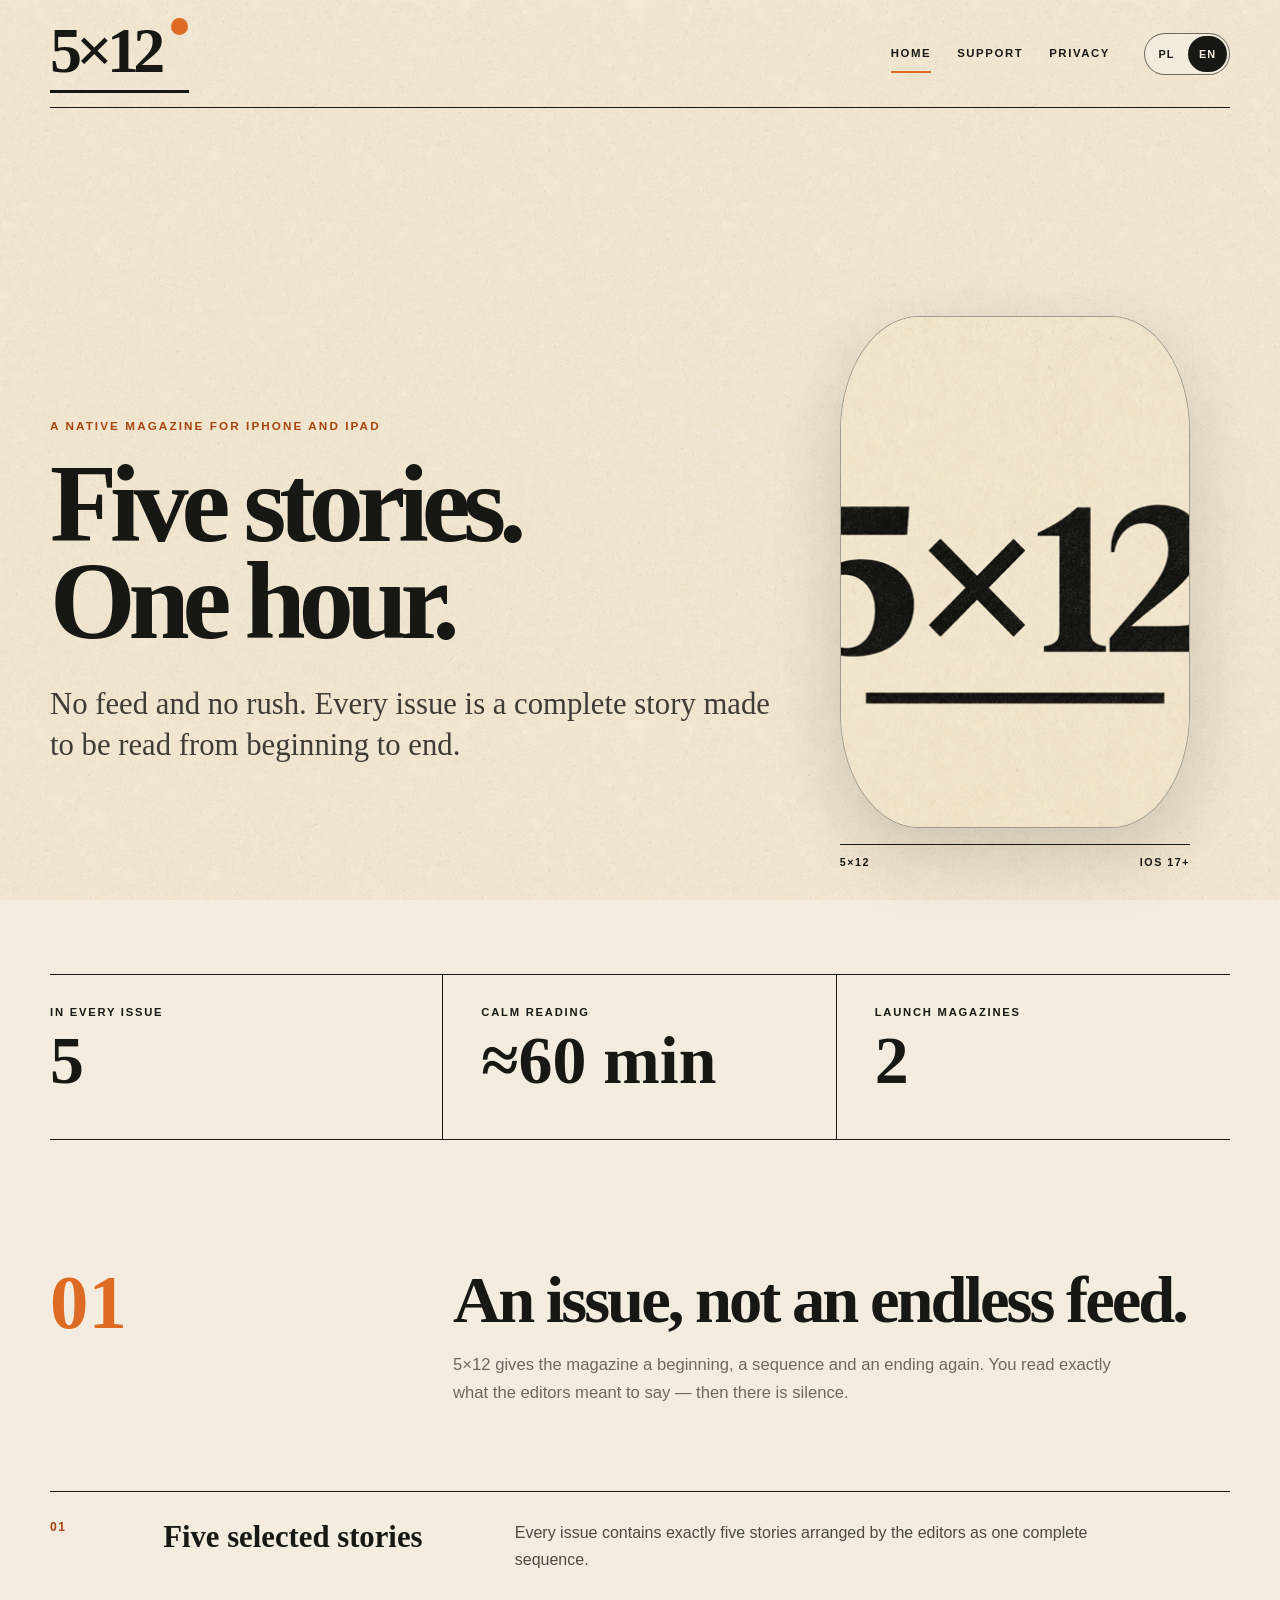
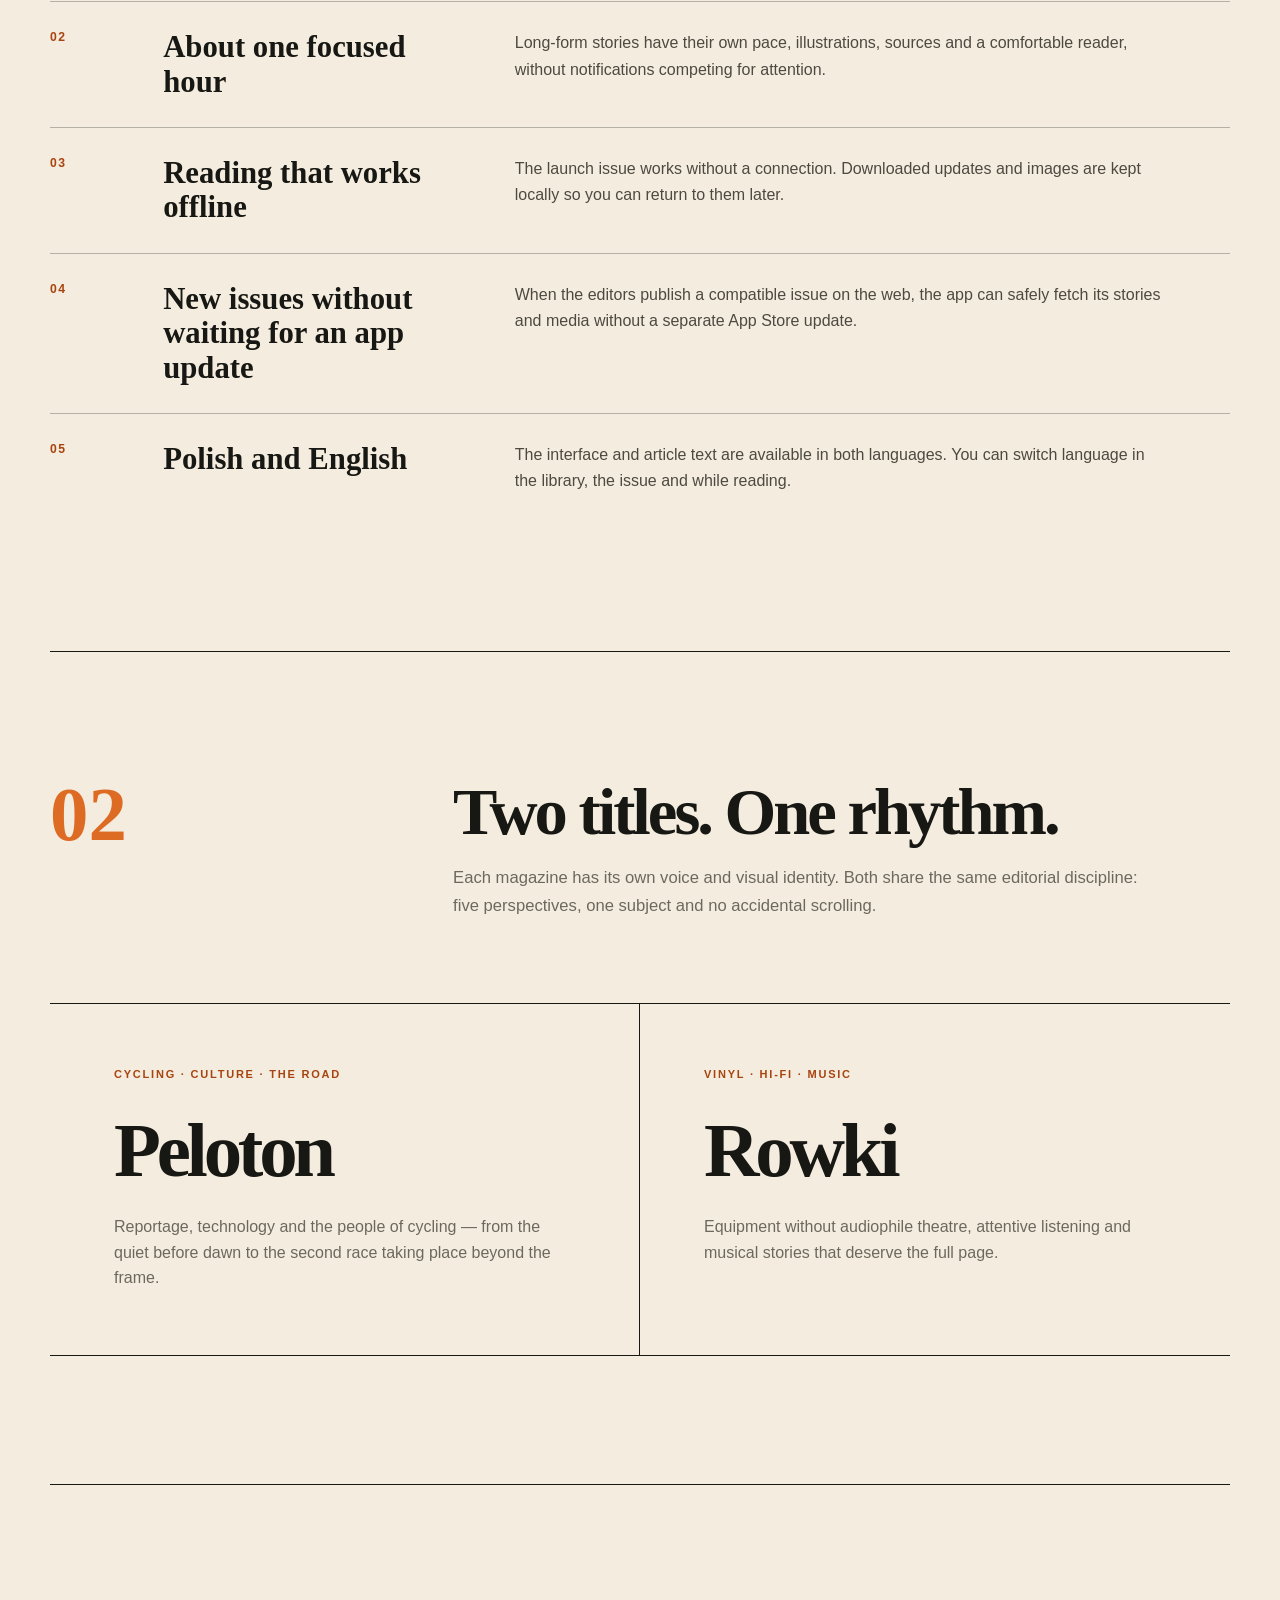
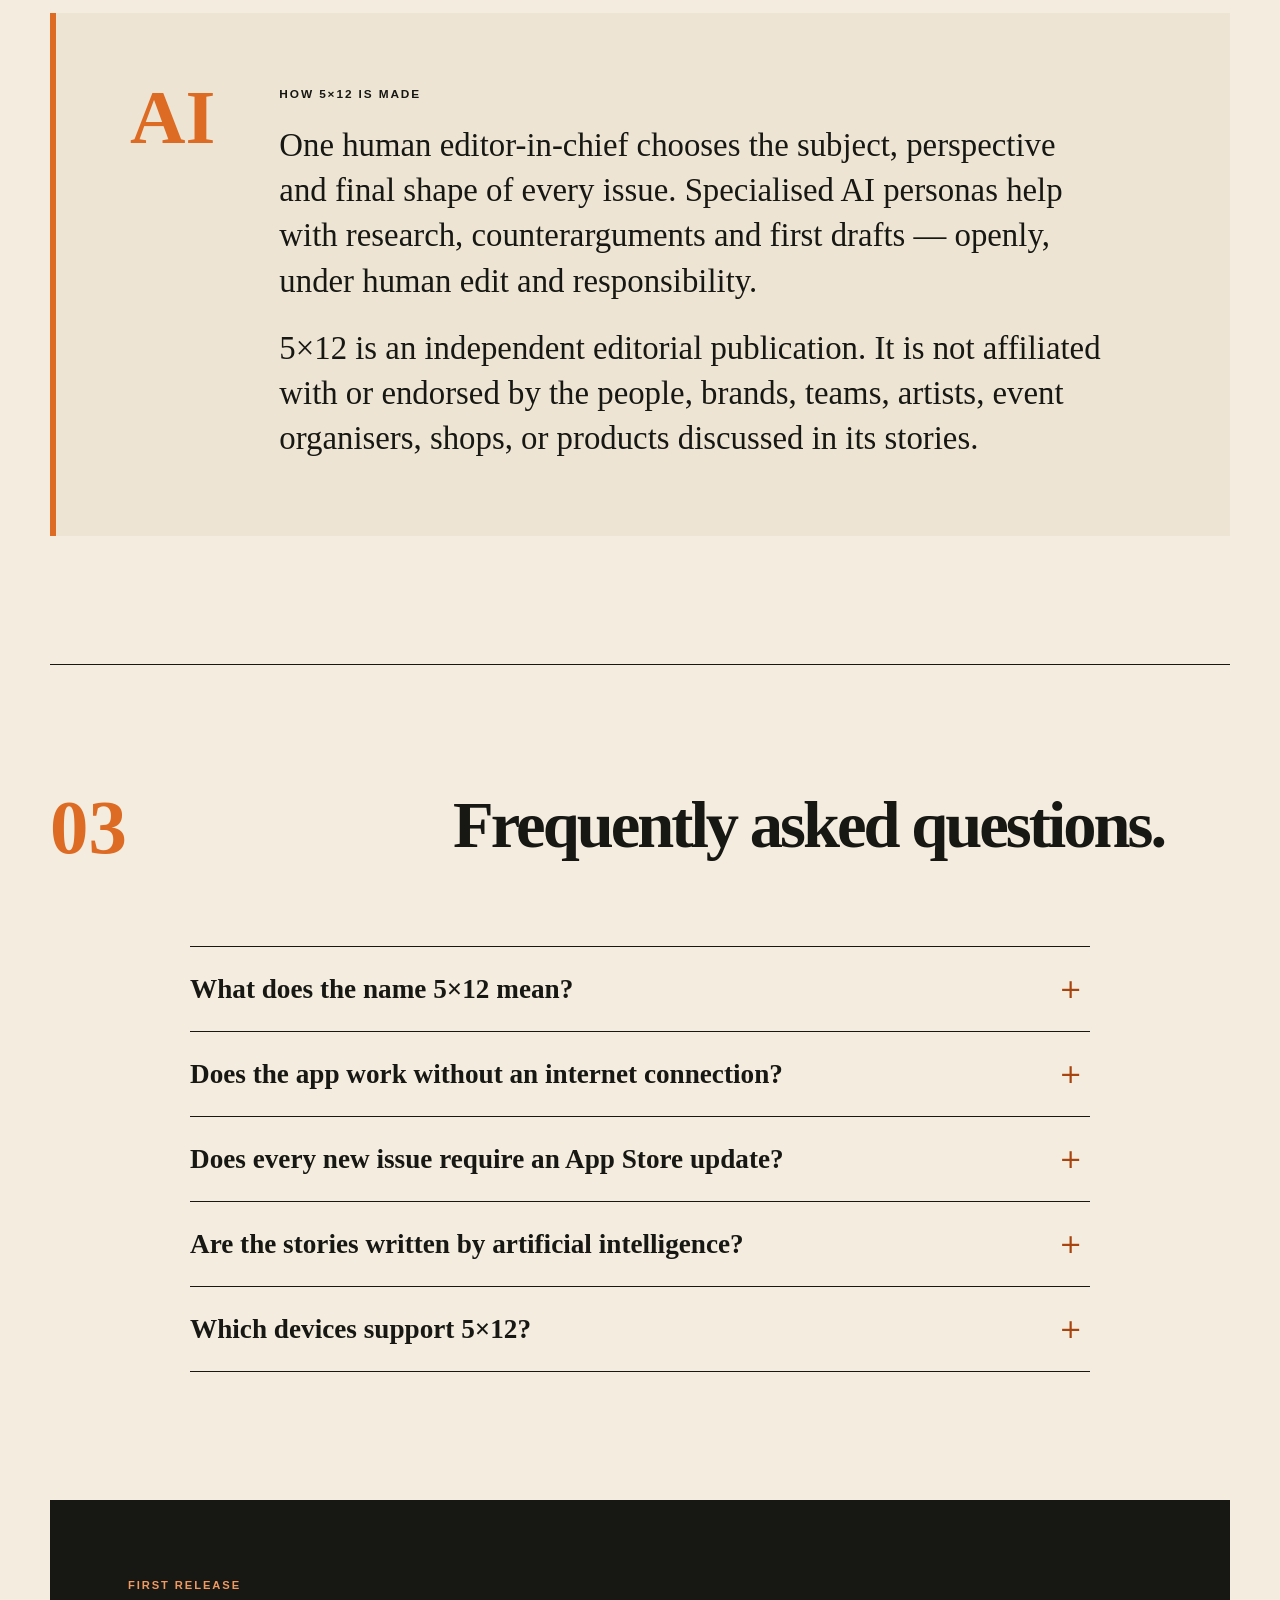
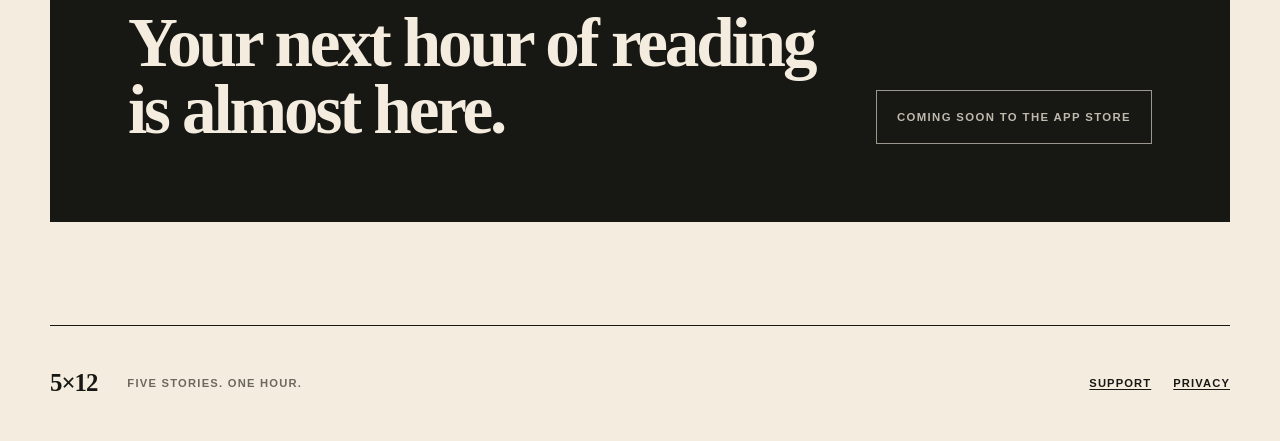
==== peloton/5x12/index.html @ bff88c63 "Deploy Peloton issue 02" ====
<!doctype html>
<html lang="pl">
  <head>
    <meta charset="UTF-8" />
    <meta name="viewport" content="width=device-width, initial-scale=1.0, viewport-fit=cover" />
    <meta name="theme-color" content="#f4eddf" />
    <meta name="color-scheme" content="light" />
    <meta name="robots" content="index,follow" />
    <meta name="referrer" content="strict-origin-when-cross-origin" />
    <meta
      name="description"
      content="5×12 to natywna aplikacja iOS z zamkniętymi numerami magazynów: pięć tekstów, około godziny spokojnego czytania."
    />
    <meta property="og:type" content="website" />
    <meta property="og:site_name" content="5×12" />
    <meta property="og:url" content="https://lpociask.github.io/peloton/5x12/" />
    <meta property="og:title" content="5×12 — Pięć tekstów. Jedna godzina." />
    <meta
      property="og:description"
      content="Natywna aplikacja iOS z zamkniętymi numerami magazynów Peloton i Rowki. Bez feedu i bez pośpiechu."
    />
    <meta
      property="og:image"
      content="https://lpociask.github.io/peloton/5x12/assets/og-5x12.jpg"
    />
    <meta property="og:image:width" content="1200" />
    <meta property="og:image:height" content="630" />
    <meta property="og:image:alt" content="5×12 — Pięć tekstów. Jedna godzina." />
    <meta name="twitter:card" content="summary_large_image" />
    <meta name="twitter:title" content="5×12 — Pięć tekstów. Jedna godzina." />
    <meta
      name="twitter:description"
      content="Natywna aplikacja iOS z zamkniętymi numerami magazynów Peloton i Rowki. Bez feedu i bez pośpiechu."
    />
    <meta
      name="twitter:image"
      content="https://lpociask.github.io/peloton/5x12/assets/og-5x12.jpg"
    />
    <meta name="twitter:image:alt" content="5×12 — Pięć tekstów. Jedna godzina." />
    <link rel="canonical" href="https://lpociask.github.io/peloton/5x12/" />
    <link rel="alternate" hreflang="pl" href="https://lpociask.github.io/peloton/5x12/" />
    <link rel="alternate" hreflang="en" href="https://lpociask.github.io/peloton/5x12/?lang=en" />
    <link rel="alternate" hreflang="x-default" href="https://lpociask.github.io/peloton/5x12/" />
    <link rel="icon" href="assets/app-icon.png" />
    <link rel="apple-touch-icon" href="assets/app-icon.png" />
    <link rel="stylesheet" href="assets/site.css" />
    <script src="assets/site.js" defer></script>
    <title>5×12 — Pięć tekstów. Jedna godzina.</title>
  </head>
  <body
    data-title-pl="5×12 — Pięć tekstów. Jedna godzina."
    data-title-en="5×12 — Five stories. One hour."
    data-description-pl="5×12 to natywna aplikacja iOS z zamkniętymi numerami magazynów: pięć tekstów, około godziny spokojnego czytania."
    data-description-en="5×12 is a native iOS app for complete magazine issues: five stories and about one calm hour of reading."
  >
    <a class="skip-link" href="#main" data-lang="pl">Przejdź do treści</a>
    <a class="skip-link" href="#main" data-lang="en" hidden>Skip to content</a>

    <header class="site-header">
      <a class="wordmark" href="./" aria-label="5×12" data-language-link>5×12</a>

      <nav class="site-nav" aria-label="Główna nawigacja" data-lang="pl">
        <a href="./" aria-current="page" data-language-link>Start</a>
        <a href="support/" data-language-link>Wsparcie</a>
        <a href="privacy/" data-language-link>Prywatność</a>
      </nav>
      <nav class="site-nav" aria-label="Main navigation" data-lang="en" hidden>
        <a href="./" aria-current="page" data-language-link>Home</a>
        <a href="support/" data-language-link>Support</a>
        <a href="privacy/" data-language-link>Privacy</a>
      </nav>

      <div class="language-switch" role="group" aria-label="Język / Language">
        <button type="button" data-lang-switch="pl" aria-pressed="true" aria-label="Pokaż po polsku">
          PL
        </button>
        <button type="button" data-lang-switch="en" aria-pressed="false" aria-label="Show in English">
          EN
        </button>
      </div>
    </header>

    <main class="page" id="main">
      <section class="hero">
        <div data-lang="pl">
          <p class="eyebrow">Natywny magazyn na iPhone’a i iPada</p>
          <h1 id="hero-title-pl">Pięć tekstów.<span>Jedna godzina.</span></h1>
          <p class="lead">
            Bez feedu i bez pośpiechu. Każdy numer jest zamkniętą opowieścią do
            przeczytania od początku do końca.
          </p>
        </div>
        <div data-lang="en" hidden>
          <p class="eyebrow">A native magazine for iPhone and iPad</p>
          <h1 id="hero-title-en">Five stories.<span>One hour.</span></h1>
          <p class="lead">
            No feed and no rush. Every issue is a complete story made to be read
            from beginning to end.
          </p>
        </div>

        <figure class="hero-mark">
          <img
            class="app-icon"
            src="assets/app-icon.png"
            width="512"
            height="512"
            alt=""
          />
          <figcaption data-lang="pl">
            <span>5×12</span>
            <span>iOS 17+</span>
          </figcaption>
          <figcaption data-lang="en" hidden>
            <span>5×12</span>
            <span>iOS 17+</span>
          </figcaption>
        </figure>
      </section>

      <dl class="metrics" data-lang="pl">
        <div class="metric">
          <dt>W każdym numerze</dt>
          <dd>5</dd>
        </div>
        <div class="metric">
          <dt>Spokojnego czytania</dt>
          <dd>≈60 min</dd>
        </div>
        <div class="metric">
          <dt>Magazyny na start</dt>
          <dd>2</dd>
        </div>
      </dl>
      <dl class="metrics" data-lang="en" hidden>
        <div class="metric">
          <dt>In every issue</dt>
          <dd>5</dd>
        </div>
        <div class="metric">
          <dt>Calm reading</dt>
          <dd>≈60 min</dd>
        </div>
        <div class="metric">
          <dt>Launch magazines</dt>
          <dd>2</dd>
        </div>
      </dl>

      <section class="section">
        <div data-lang="pl">
          <header class="section-heading">
            <span class="section-index" aria-hidden="true">01</span>
            <div>
              <h2 id="format-title-pl">Numer, nie nieskończony feed.</h2>
              <p>
                5×12 przywraca magazynowi początek, kolejność i zakończenie. Czytasz
                tyle, ile redakcja naprawdę miała do powiedzenia — potem zostaje cisza.
              </p>
            </div>
          </header>
          <ol class="feature-list">
            <li class="feature">
              <span class="feature-number">01</span>
              <h3>Pięć wybranych materiałów</h3>
              <p>
                Każdy numer ma dokładnie pięć tekstów ułożonych przez redakcję w jedną
                zamkniętą sekwencję.
              </p>
            </li>
            <li class="feature">
              <span class="feature-number">02</span>
              <h3>Około godziny skupienia</h3>
              <p>
                Długie formy mają własny rytm, ilustracje, źródła i wygodny czytnik,
                ale nie walczą o uwagę powiadomieniami.
              </p>
            </li>
            <li class="feature">
              <span class="feature-number">03</span>
              <h3>Czytanie także offline</h3>
              <p>
                Numer startowy działa bez sieci. Pobrane aktualizacje i grafiki są
                zachowywane lokalnie, aby wrócić do nich później.
              </p>
            </li>
            <li class="feature">
              <span class="feature-number">04</span>
              <h3>Nowe numery bez czekania na wersję aplikacji</h3>
              <p>
                Gdy redakcja publikuje zgodny numer na WWW, aplikacja może bezpiecznie
                pobrać teksty i media bez osobnej aktualizacji z App Store.
              </p>
            </li>
            <li class="feature">
              <span class="feature-number">05</span>
              <h3>Polski i angielski</h3>
              <p>
                Obie wersje językowe są pełnoprawne. Język można zmienić w bibliotece,
                numerze i podczas czytania.
              </p>
            </li>
          </ol>
        </div>

        <div data-lang="en" hidden>
          <header class="section-heading">
            <span class="section-index" aria-hidden="true">01</span>
            <div>
              <h2 id="format-title-en">An issue, not an endless feed.</h2>
              <p>
                5×12 gives the magazine a beginning, a sequence and an ending again.
                You read exactly what the editors meant to say — then there is silence.
              </p>
            </div>
          </header>
          <ol class="feature-list">
            <li class="feature">
              <span class="feature-number">01</span>
              <h3>Five selected stories</h3>
              <p>
                Every issue contains exactly five stories arranged by the editors as
                one complete sequence.
              </p>
            </li>
            <li class="feature">
              <span class="feature-number">02</span>
              <h3>About one focused hour</h3>
              <p>
                Long-form stories have their own pace, illustrations, sources and a
                comfortable reader, without notifications competing for attention.
              </p>
            </li>
            <li class="feature">
              <span class="feature-number">03</span>
              <h3>Reading that works offline</h3>
              <p>
                The launch issue works without a connection. Downloaded updates and
                images are kept locally so you can return to them later.
              </p>
            </li>
            <li class="feature">
              <span class="feature-number">04</span>
              <h3>New issues without waiting for an app update</h3>
              <p>
                When the editors publish a compatible issue on the web, the app can
                safely fetch its stories and media without a separate App Store update.
              </p>
            </li>
            <li class="feature">
              <span class="feature-number">05</span>
              <h3>Polish and English</h3>
              <p>
                The interface and article text are available in both languages. You
                can switch language in the library, the issue and while reading.
              </p>
            </li>
          </ol>
        </div>
      </section>

      <section class="section">
        <div data-lang="pl">
          <header class="section-heading">
            <span class="section-index" aria-hidden="true">02</span>
            <div>
              <h2 id="magazines-title-pl">Dwa tytuły. Jeden rytm.</h2>
              <p>
                Każdy magazyn ma własny głos i oprawę. Łączy je redakcyjna dyscyplina:
                pięć perspektyw, jeden temat i żadnego przypadkowego przewijania.
              </p>
            </div>
          </header>
          <div class="publication-pair">
            <article class="publication">
              <small>Rower · kultura · droga</small>
              <h3>Peloton</h3>
              <p>
                Reportaż, technika i ludzie kolarstwa — od ciszy przed świtem po drugi
                wyścig rozgrywany poza kadrem.
              </p>
            </article>
            <article class="publication">
              <small>Winyl · hi-fi · muzyka</small>
              <h3>Rowki</h3>
              <p>
                Sprzęt bez audiofilskiego teatru, świadome słuchanie i muzyczne historie,
                które zasługują na całą stronę.
              </p>
            </article>
          </div>
        </div>

        <div data-lang="en" hidden>
          <header class="section-heading">
            <span class="section-index" aria-hidden="true">02</span>
            <div>
              <h2 id="magazines-title-en">Two titles. One rhythm.</h2>
              <p>
                Each magazine has its own voice and visual identity. Both share the same
                editorial discipline: five perspectives, one subject and no accidental
                scrolling.
              </p>
            </div>
          </header>
          <div class="publication-pair">
            <article class="publication">
              <small>Cycling · culture · the road</small>
              <h3>Peloton</h3>
              <p>
                Reportage, technology and the people of cycling — from the quiet before
                dawn to the second race taking place beyond the frame.
              </p>
            </article>
            <article class="publication">
              <small>Vinyl · hi-fi · music</small>
              <h3>Rowki</h3>
              <p>
                Equipment without audiophile theatre, attentive listening and musical
                stories that deserve the full page.
              </p>
            </article>
          </div>
        </div>
      </section>

      <section class="section">
        <div class="editorial-note" data-lang="pl">
          <strong aria-hidden="true">AI</strong>
          <div>
            <h2 id="editorial-title-pl">Jak powstaje 5×12</h2>
            <p>
              Jeden ludzki redaktor naczelny wybiera temat, perspektywę i ostateczny
              kształt każdego numeru. Wyspecjalizowane persony AI pomagają w researchu,
              kontrargumentach i pierwszych szkicach — jawnie, pod ludzką redakcją
              i odpowiedzialnością.
            </p>
            <p>
              5×12 jest niezależną publikacją redakcyjną. Nie jest powiązana z
              opisywanymi osobami, markami, zespołami, artystami, organizatorami
              wydarzeń, sklepami ani produktami i nie jest przez nie sponsorowana.
            </p>
          </div>
        </div>
        <div class="editorial-note" data-lang="en" hidden>
          <strong aria-hidden="true">AI</strong>
          <div>
            <h2 id="editorial-title-en">How 5×12 is made</h2>
            <p>
              One human editor-in-chief chooses the subject, perspective and final shape
              of every issue. Specialised AI personas help with research,
              counterarguments and first drafts — openly, under human edit and
              responsibility.
            </p>
            <p>
              5×12 is an independent editorial publication. It is not affiliated with
              or endorsed by the people, brands, teams, artists, event organisers,
              shops, or products discussed in its stories.
            </p>
          </div>
        </div>
      </section>

      <section class="section">
        <div data-lang="pl">
          <header class="section-heading">
            <span class="section-index" aria-hidden="true">03</span>
            <div>
              <h2 id="faq-title-pl">Najczęstsze pytania.</h2>
            </div>
          </header>
          <div class="faq">
            <details>
              <summary>Co oznacza nazwa 5×12?</summary>
              <div>
                <p>
                  Pięć materiałów po około dwanaście minut tworzy numer na mniej więcej
                  jedną godzinę czytania. To rytm, nie stoper — każdy tekst dostaje tyle
                  miejsca, ile potrzebuje.
                </p>
              </div>
            </details>
            <details>
              <summary>Czy aplikacja działa bez internetu?</summary>
              <div>
                <p>
                  Tak. Aplikacja zawiera startową bibliotekę, a ostatnia poprawnie
                  pobrana wersja treści i zapisane grafiki pozostają dostępne lokalnie.
                  Sieć jest potrzebna do pobrania nowych wydań i mediów.
                </p>
              </div>
            </details>
            <details>
              <summary>Czy każdy nowy numer wymaga aktualizacji z App Store?</summary>
              <div>
                <p>
                  Nie. Obsługiwane teksty, ilustracje, Redakcja i zapowiedzi mogą
                  pojawić się przez bezpieczny feed wydawniczy. Aktualizacja aplikacji
                  jest potrzebna dopiero przy nowej funkcji lub nowym rodzaju treści.
                </p>
              </div>
            </details>
            <details>
              <summary>Czy teksty pisze sztuczna inteligencja?</summary>
              <div>
                <p>
                  Persony AI pomagają w researchu, sprawdzaniu kontrargumentów i
                  szkicach. Człowiek wybiera temat, redaguje, zatwierdza publikację i
                  odpowiada za ostateczny materiał. Ten model pracy jest opisany jawnie
                  w aplikacji.
                </p>
              </div>
            </details>
            <details>
              <summary>Na jakich urządzeniach działa 5×12?</summary>
              <div>
                <p>
                  Pierwsza wersja jest przygotowana dla iPhone’a i iPada z systemem
                  iOS 17 lub nowszym. Układ dostosowuje się do wielkości ekranu,
                  a rozmiar tekstu można dopasować w czytniku.
                </p>
              </div>
            </details>
          </div>
        </div>

        <div data-lang="en" hidden>
          <header class="section-heading">
            <span class="section-index" aria-hidden="true">03</span>
            <div>
              <h2 id="faq-title-en">Frequently asked questions.</h2>
            </div>
          </header>
          <div class="faq">
            <details>
              <summary>What does the name 5×12 mean?</summary>
              <div>
                <p>
                  Five stories of roughly twelve minutes make an issue of about one
                  hour. It is a rhythm, not a stopwatch — every story gets the space it
                  needs.
                </p>
              </div>
            </details>
            <details>
              <summary>Does the app work without an internet connection?</summary>
              <div>
                <p>
                  Yes. The app contains a launch library, and the last valid content
                  update and saved images remain available locally. A connection is
                  needed to download new issues and media.
                </p>
              </div>
            </details>
            <details>
              <summary>Does every new issue require an App Store update?</summary>
              <div>
                <p>
                  No. Supported stories, illustrations, editorial information and
                  previews can arrive through the secure publishing feed. An app update
                  is needed only for a new feature or a new type of content.
                </p>
              </div>
            </details>
            <details>
              <summary>Are the stories written by artificial intelligence?</summary>
              <div>
                <p>
                  AI personas assist with research, counterarguments and drafts. A human
                  chooses the subject, edits, approves publication and is accountable
                  for the final material. The app describes this process openly.
                </p>
              </div>
            </details>
            <details>
              <summary>Which devices support 5×12?</summary>
              <div>
                <p>
                  The first release is designed for iPhone and iPad running iOS 17 or
                  later. Its layout adapts to the screen, and reader text size can be
                  adjusted in the app.
                </p>
              </div>
            </details>
          </div>
        </div>
      </section>

      <section class="cta-band" data-lang="pl" aria-labelledby="store-title-pl">
        <div>
          <small>Pierwsze wydanie</small>
          <h2 id="store-title-pl">Godzina czytania jest już blisko.</h2>
        </div>
        <span class="store-cta">Wkrótce w App Store</span>
      </section>
      <section class="cta-band" data-lang="en" aria-labelledby="store-title-en" hidden>
        <div>
          <small>First release</small>
          <h2 id="store-title-en">Your next hour of reading is almost here.</h2>
        </div>
        <span class="store-cta">Coming soon to the App Store</span>
      </section>
    </main>

    <footer class="site-footer">
      <strong>5×12</strong>
      <p data-lang="pl">Pięć tekstów. Jedna godzina.</p>
      <p data-lang="en" hidden>Five stories. One hour.</p>
      <nav class="footer-nav" aria-label="Stopka" data-lang="pl">
        <a href="support/" data-language-link>Wsparcie</a>
        <a href="privacy/" data-language-link>Prywatność</a>
      </nav>
      <nav class="footer-nav" aria-label="Footer" data-lang="en" hidden>
        <a href="support/" data-language-link>Support</a>
        <a href="privacy/" data-language-link>Privacy</a>
      </nav>
    </footer>
  </body>
</html>
---- peloton/5x12/assets/site.css ----
:root {
  color-scheme: light;
  --paper: #f4eddf;
  --paper-deep: #ebe1cf;
  --ink: #171713;
  --muted-ink: #6d685e;
  --rule: rgb(23 23 19 / 0.28);
  --orange: #dd6b24;
  --orange-dark: #a8440f;
  --content: 1180px;
  --reading: 760px;
  font-family: Inter, ui-sans-serif, -apple-system, BlinkMacSystemFont, "Segoe UI", sans-serif;
  font-synthesis: none;
  color: var(--ink);
  background: var(--paper);
  text-rendering: optimizeLegibility;
  -webkit-font-smoothing: antialiased;
}

* {
  box-sizing: border-box;
}

html {
  min-width: 320px;
  scroll-behavior: smooth;
}

body {
  min-width: 320px;
  min-height: 100vh;
  margin: 0;
  background-color: var(--paper);
  background-image: url("../../assets/paper-texture.png");
  background-size: 720px 720px;
  background-attachment: fixed;
  color: var(--ink);
}

body::before {
  position: fixed;
  z-index: -1;
  inset: 0;
  background: rgb(244 237 223 / 0.72);
  content: "";
  pointer-events: none;
}

img {
  display: block;
  max-width: 100%;
}

a {
  color: inherit;
  text-underline-offset: 0.2em;
  text-decoration-thickness: 1px;
}

a:hover {
  color: var(--orange-dark);
}

button,
a {
  -webkit-tap-highlight-color: transparent;
}

button {
  color: inherit;
  font: inherit;
}

:focus-visible {
  outline: 3px solid #315f8c;
  outline-offset: 4px;
}

[hidden] {
  display: none !important;
}

.skip-link {
  position: fixed;
  z-index: 20;
  top: 12px;
  left: 12px;
  padding: 11px 15px;
  transform: translateY(-180%);
  border: 1px solid var(--ink);
  background: var(--paper);
  font-size: 0.82rem;
  font-weight: 800;
  letter-spacing: 0.08em;
  text-transform: uppercase;
}

.skip-link:focus {
  transform: translateY(0);
}

.site-header,
.site-footer,
.page {
  width: min(calc(100% - 40px), var(--content));
  margin-inline: auto;
}

.site-header {
  min-height: 108px;
  display: grid;
  grid-template-columns: auto 1fr auto;
  align-items: center;
  gap: 34px;
  border-bottom: 1px solid var(--ink);
}

.wordmark {
  position: relative;
  display: inline-block;
  padding: 4px 30px 8px 0;
  color: var(--ink);
  font-family: Georgia, "Times New Roman", serif;
  font-size: clamp(2.55rem, 5vw, 4.15rem);
  font-weight: 700;
  line-height: 0.82;
  letter-spacing: -0.09em;
  text-decoration: none;
}

.wordmark::before {
  position: absolute;
  top: -3px;
  right: 1px;
  width: 17px;
  height: 17px;
  border-radius: 50%;
  background: var(--orange);
  content: "";
}

.wordmark::after {
  position: absolute;
  right: 0;
  bottom: -7px;
  left: 0;
  height: 3px;
  background: var(--ink);
  content: "";
}

.site-nav {
  display: flex;
  justify-content: flex-end;
  gap: 26px;
}

.site-nav a {
  padding-block: 12px;
  border-bottom: 2px solid transparent;
  font-size: 0.71rem;
  font-weight: 800;
  letter-spacing: 0.14em;
  text-decoration: none;
  text-transform: uppercase;
}

.site-nav a:hover,
.site-nav a[aria-current="page"] {
  border-bottom-color: var(--orange);
  color: var(--ink);
}

.language-switch {
  display: inline-flex;
  align-items: center;
  gap: 2px;
  padding: 2px;
  border: 1px solid rgb(23 23 19 / 0.6);
  border-radius: 999px;
  background: rgb(244 237 223 / 0.72);
}

.language-switch button {
  min-width: 39px;
  min-height: 36px;
  padding: 0 9px;
  border: 0;
  border-radius: 999px;
  background: transparent;
  cursor: pointer;
  font-size: 0.68rem;
  font-weight: 800;
  letter-spacing: 0.09em;
}

.language-switch button[aria-pressed="true"] {
  background: var(--ink);
  color: var(--paper);
}

.page {
  padding-block: clamp(48px, 8vw, 104px);
}

.hero {
  min-height: min(760px, calc(100vh - 108px));
  display: grid;
  grid-template-columns: minmax(0, 1.35fr) minmax(260px, 0.65fr);
  align-items: center;
  gap: clamp(42px, 8vw, 116px);
  padding-block: clamp(42px, 7vw, 92px);
  border-bottom: 1px solid var(--ink);
}

.eyebrow {
  margin: 0 0 22px;
  color: var(--orange-dark);
  font-size: 0.73rem;
  font-weight: 800;
  letter-spacing: 0.18em;
  line-height: 1.4;
  text-transform: uppercase;
}

.hero h1,
.page-intro h1 {
  max-width: 820px;
  margin: 0;
  font-family: Georgia, "Times New Roman", serif;
  font-size: clamp(3.3rem, 8.6vw, 7.8rem);
  line-height: 0.88;
  letter-spacing: -0.065em;
}

.hero h1 span {
  display: block;
}

.hero .lead,
.page-intro .lead {
  max-width: 720px;
  margin: 34px 0 0;
  color: #3f3c36;
  font-family: Georgia, "Times New Roman", serif;
  font-size: clamp(1.3rem, 2.4vw, 2rem);
  line-height: 1.34;
}

.hero-mark {
  position: relative;
  width: min(100%, 390px);
  justify-self: end;
}

.hero-mark::before {
  position: absolute;
  z-index: -1;
  top: -20px;
  right: -18px;
  width: 44%;
  aspect-ratio: 1;
  border-radius: 50%;
  background: var(--orange);
  content: "";
}

.app-icon {
  width: 100%;
  aspect-ratio: 1;
  border: 1px solid rgb(23 23 19 / 0.34);
  border-radius: 22.5%;
  background: var(--paper-deep);
  box-shadow: 0 26px 70px rgb(23 23 19 / 0.16);
  object-fit: cover;
}

.hero-mark figcaption {
  display: flex;
  justify-content: space-between;
  gap: 18px;
  margin-top: 16px;
  padding-top: 11px;
  border-top: 1px solid var(--ink);
  font-size: 0.67rem;
  font-weight: 800;
  letter-spacing: 0.14em;
  text-transform: uppercase;
}

.metrics {
  display: grid;
  grid-template-columns: repeat(3, 1fr);
  margin: 0;
  padding: 0;
  border-bottom: 1px solid var(--ink);
}

.metric {
  min-height: 164px;
  padding: 31px clamp(18px, 3vw, 38px);
  border-right: 1px solid var(--ink);
}

.metric:first-child {
  padding-left: 0;
}

.metric:last-child {
  border-right: 0;
}

.metric dt {
  margin-bottom: 11px;
  font-size: 0.7rem;
  font-weight: 800;
  letter-spacing: 0.16em;
  text-transform: uppercase;
}

.metric dd {
  margin: 0;
  font-family: Georgia, "Times New Roman", serif;
  font-size: clamp(2.7rem, 5.3vw, 4.8rem);
  font-weight: 700;
  line-height: 0.94;
}

.section {
  padding-block: clamp(66px, 10vw, 130px);
  border-bottom: 1px solid var(--ink);
}

.section-heading {
  display: grid;
  grid-template-columns: minmax(160px, 0.42fr) minmax(0, 1fr);
  gap: clamp(28px, 6vw, 86px);
  margin-bottom: clamp(46px, 7vw, 84px);
}

.section-index {
  color: var(--orange);
  font-family: Georgia, "Times New Roman", serif;
  font-size: clamp(3.4rem, 6vw, 6.3rem);
  font-weight: 700;
  line-height: 0.9;
}

.section-heading h2 {
  max-width: 780px;
  margin: 0;
  font-family: Georgia, "Times New Roman", serif;
  font-size: clamp(2.4rem, 5.2vw, 5rem);
  line-height: 0.96;
  letter-spacing: -0.045em;
}

.section-heading p {
  max-width: 690px;
  margin: 20px 0 0;
  color: var(--muted-ink);
  font-size: 1.04rem;
  line-height: 1.68;
}

.feature-list {
  margin: 0;
  padding: 0;
  border-top: 1px solid var(--ink);
  list-style: none;
}

.feature {
  display: grid;
  grid-template-columns: 62px minmax(180px, 0.42fr) minmax(0, 1fr);
  gap: clamp(16px, 4vw, 56px);
  padding-block: 28px;
  border-bottom: 1px solid var(--rule);
}

.feature:last-child {
  border-bottom: 0;
}

.feature-number {
  color: var(--orange-dark);
  font-size: 0.76rem;
  font-weight: 800;
  letter-spacing: 0.12em;
}

.feature h3 {
  margin: 0;
  font-family: Georgia, "Times New Roman", serif;
  font-size: clamp(1.35rem, 2.4vw, 2rem);
  line-height: 1.12;
}

.feature p {
  max-width: 650px;
  margin: 0;
  color: #4d4941;
  line-height: 1.65;
}

.publication-pair {
  display: grid;
  grid-template-columns: repeat(2, 1fr);
  border-top: 1px solid var(--ink);
  border-bottom: 1px solid var(--ink);
}

.publication {
  min-height: 340px;
  padding: clamp(34px, 5vw, 68px);
  border-right: 1px solid var(--ink);
}

.publication:last-child {
  border-right: 0;
}

.publication small {
  display: block;
  margin-bottom: 36px;
  color: var(--orange-dark);
  font-size: 0.69rem;
  font-weight: 800;
  letter-spacing: 0.16em;
  text-transform: uppercase;
}

.publication h3 {
  margin: 0;
  font-family: Georgia, "Times New Roman", serif;
  font-size: clamp(2.8rem, 6vw, 5.6rem);
  line-height: 0.92;
  letter-spacing: -0.055em;
}

.publication p {
  max-width: 460px;
  margin: 27px 0 0;
  color: var(--muted-ink);
  line-height: 1.6;
}

.editorial-note {
  display: grid;
  grid-template-columns: auto minmax(0, 1fr);
  gap: clamp(28px, 5vw, 70px);
  padding: clamp(34px, 6vw, 74px);
  border-left: 6px solid var(--orange);
  background: rgb(235 225 207 / 0.72);
}

.editorial-note strong {
  color: var(--orange);
  font-family: Georgia, "Times New Roman", serif;
  font-size: clamp(3.2rem, 6vw, 6rem);
  line-height: 0.8;
}

.editorial-note h2 {
  margin: 0;
  font-size: 0.74rem;
  letter-spacing: 0.16em;
  text-transform: uppercase;
}

.editorial-note p {
  max-width: 830px;
  margin: 22px 0 0;
  font-family: Georgia, "Times New Roman", serif;
  font-size: clamp(1.3rem, 2.6vw, 2.05rem);
  line-height: 1.38;
}

.faq {
  max-width: 900px;
  margin-inline: auto;
  border-top: 1px solid var(--ink);
}

.faq details {
  border-bottom: 1px solid var(--ink);
}

.faq summary {
  position: relative;
  padding: 25px 58px 25px 0;
  cursor: pointer;
  font-family: Georgia, "Times New Roman", serif;
  font-size: clamp(1.22rem, 2.2vw, 1.7rem);
  font-weight: 700;
  line-height: 1.25;
  list-style: none;
}

.faq summary::-webkit-details-marker {
  display: none;
}

.faq summary::after {
  position: absolute;
  top: 50%;
  right: 8px;
  color: var(--orange-dark);
  content: "+";
  font-family: ui-sans-serif, system-ui, sans-serif;
  font-size: 1.7rem;
  font-weight: 500;
  transform: translateY(-50%);
}

.faq details[open] summary::after {
  content: "−";
}

.faq details > div {
  max-width: 720px;
  padding: 0 0 28px;
  color: #4d4941;
  line-height: 1.7;
}

.faq p {
  margin: 0;
}

.cta-band {
  display: grid;
  grid-template-columns: minmax(0, 1fr) auto;
  align-items: end;
  gap: 32px;
  padding: clamp(42px, 7vw, 78px);
  background: var(--ink);
  color: var(--paper);
}

.cta-band small {
  display: block;
  margin-bottom: 18px;
  color: #f09a62;
  font-size: 0.7rem;
  font-weight: 800;
  letter-spacing: 0.17em;
  text-transform: uppercase;
}

.cta-band h2 {
  max-width: 700px;
  margin: 0;
  font-family: Georgia, "Times New Roman", serif;
  font-size: clamp(2.3rem, 5.4vw, 5.1rem);
  line-height: 0.98;
  letter-spacing: -0.045em;
}

.store-cta {
  min-height: 54px;
  display: inline-flex;
  align-items: center;
  justify-content: center;
  padding: 15px 20px;
  border: 1px solid rgb(244 237 223 / 0.6);
  color: rgb(244 237 223 / 0.76);
  font-size: 0.71rem;
  font-weight: 800;
  letter-spacing: 0.12em;
  text-align: center;
  text-transform: uppercase;
}

.page-intro {
  max-width: 980px;
  padding: clamp(36px, 7vw, 88px) 0 clamp(54px, 9vw, 110px);
}

.page-intro h1 {
  font-size: clamp(3rem, 8vw, 7.3rem);
}

.page-intro .meta {
  display: flex;
  flex-wrap: wrap;
  gap: 13px 28px;
  margin: 28px 0 0;
  color: var(--muted-ink);
  font-size: 0.72rem;
  font-weight: 800;
  letter-spacing: 0.13em;
  text-transform: uppercase;
}

.reading-layout {
  display: grid;
  grid-template-columns: minmax(160px, 0.32fr) minmax(0, var(--reading));
  justify-content: space-between;
  gap: clamp(40px, 9vw, 130px);
  padding-block: clamp(55px, 8vw, 100px);
  border-top: 1px solid var(--ink);
}

.reading-nav {
  align-self: start;
  position: sticky;
  top: 28px;
}

.reading-nav p {
  margin: 0 0 20px;
  color: var(--orange-dark);
  font-size: 0.68rem;
  font-weight: 800;
  letter-spacing: 0.16em;
  text-transform: uppercase;
}

.reading-nav ol {
  margin: 0;
  padding: 0;
  list-style: none;
}

.reading-nav li {
  border-top: 1px solid var(--rule);
}

.reading-nav li:last-child {
  border-bottom: 1px solid var(--rule);
}

.reading-nav a {
  display: block;
  padding-block: 13px;
  color: var(--muted-ink);
  font-size: 0.76rem;
  font-weight: 700;
  line-height: 1.35;
  text-decoration: none;
}

.reading-nav a:hover {
  color: var(--orange-dark);
}

.prose {
  max-width: var(--reading);
}

.prose > section {
  margin-bottom: 62px;
  scroll-margin-top: 24px;
}

.prose > section:last-child {
  margin-bottom: 0;
}

.prose h2 {
  margin: 0 0 23px;
  font-family: Georgia, "Times New Roman", serif;
  font-size: clamp(1.85rem, 4vw, 3.25rem);
  line-height: 1.04;
  letter-spacing: -0.03em;
}

.prose h3 {
  margin: 36px 0 13px;
  font-family: Georgia, "Times New Roman", serif;
  font-size: 1.36rem;
  line-height: 1.25;
}

.prose p,
.prose li {
  color: #3f3c36;
  font-family: Georgia, "Times New Roman", serif;
  font-size: 1.08rem;
  line-height: 1.72;
}

.prose p {
  margin: 0 0 18px;
}

.prose ul,
.prose ol {
  margin: 0 0 23px;
  padding-left: 1.4em;
}

.prose li + li {
  margin-top: 10px;
}

.prose a {
  color: var(--orange-dark);
}

.notice {
  margin: 35px 0 0;
  padding: 25px 27px;
  border-left: 5px solid var(--orange);
  background: rgb(235 225 207 / 0.68);
}

.notice strong {
  display: block;
  margin-bottom: 8px;
  font-size: 0.7rem;
  letter-spacing: 0.15em;
  text-transform: uppercase;
}

.notice p {
  margin: 0;
  font-family: ui-sans-serif, system-ui, sans-serif;
  font-size: 0.92rem;
  line-height: 1.55;
}

.contact-panel {
  margin-top: 38px;
  padding: clamp(27px, 5vw, 48px);
  border-top: 1px solid var(--ink);
  border-bottom: 1px solid var(--ink);
}

.contact-panel small {
  display: block;
  margin-bottom: 13px;
  color: var(--orange-dark);
  font-size: 0.68rem;
  font-weight: 800;
  letter-spacing: 0.14em;
  text-transform: uppercase;
}

.contact-panel a {
  overflow-wrap: anywhere;
  font-family: Georgia, "Times New Roman", serif;
  font-size: clamp(1.55rem, 4vw, 3rem);
  font-weight: 700;
}

.contact-panel p {
  max-width: 660px;
  margin: 20px 0 0;
  color: var(--muted-ink);
  line-height: 1.6;
}

.support-grid {
  display: grid;
  grid-template-columns: repeat(2, 1fr);
  border-top: 1px solid var(--ink);
}

.support-item {
  padding: clamp(27px, 5vw, 47px);
  border-right: 1px solid var(--ink);
  border-bottom: 1px solid var(--ink);
}

.support-item:nth-child(2n) {
  border-right: 0;
}

.support-item h3 {
  margin: 0 0 14px;
  font-family: Georgia, "Times New Roman", serif;
  font-size: clamp(1.4rem, 2.7vw, 2.05rem);
  line-height: 1.12;
}

.support-item p,
.support-item li {
  color: #4d4941;
  line-height: 1.65;
}

.support-item p {
  margin: 0;
}

.support-item ol,
.support-item ul {
  margin: 0;
  padding-left: 1.25em;
}

.support-item li + li {
  margin-top: 8px;
}

.site-footer {
  display: grid;
  grid-template-columns: auto 1fr auto;
  align-items: center;
  gap: 30px;
  min-height: 116px;
  border-top: 1px solid var(--ink);
}

.site-footer strong {
  font-family: Georgia, "Times New Roman", serif;
  font-size: 1.55rem;
  letter-spacing: -0.04em;
}

.site-footer p {
  margin: 0;
  color: var(--muted-ink);
  font-size: 0.7rem;
  font-weight: 700;
  letter-spacing: 0.11em;
  text-transform: uppercase;
}

.footer-nav {
  display: flex;
  justify-content: flex-end;
  gap: 22px;
}

.footer-nav a {
  font-size: 0.7rem;
  font-weight: 800;
  letter-spacing: 0.1em;
  text-transform: uppercase;
}

@media (max-width: 860px) {
  .site-header {
    min-height: 134px;
    grid-template-columns: 1fr auto;
    gap: 14px;
    padding-block: 20px;
  }

  .site-nav {
    grid-column: 1 / -1;
    grid-row: 2;
    justify-content: flex-start;
    gap: 22px;
    overflow-x: auto;
  }

  .language-switch {
    justify-self: end;
  }

  .hero {
    min-height: auto;
    grid-template-columns: 1fr;
  }

  .hero-mark {
    width: min(72vw, 390px);
    justify-self: start;
  }

  .section-heading {
    grid-template-columns: 1fr;
  }

  .section-index {
    font-size: 3rem;
  }

  .feature {
    grid-template-columns: 45px minmax(0, 1fr);
  }

  .feature p {
    grid-column: 2;
  }

  .reading-layout {
    grid-template-columns: 1fr;
  }

  .reading-nav {
    position: static;
  }

  .reading-nav ol {
    columns: 2;
    column-gap: 28px;
  }

  .cta-band,
  .site-footer {
    grid-template-columns: 1fr;
  }

  .footer-nav {
    justify-content: flex-start;
  }
}

@media (max-width: 620px) {
  .site-header,
  .site-footer,
  .page {
    width: min(calc(100% - 32px), var(--content));
  }

  .site-nav {
    gap: 17px;
  }

  .site-nav a {
    font-size: 0.65rem;
  }

  .hero h1 {
    font-size: clamp(3.25rem, 18vw, 5rem);
  }

  .metrics {
    grid-template-columns: 1fr;
  }

  .metric,
  .metric:first-child {
    min-height: 0;
    padding: 24px 0;
    border-right: 0;
    border-bottom: 1px solid var(--rule);
  }

  .metric:last-child {
    border-bottom: 0;
  }

  .publication-pair,
  .support-grid {
    grid-template-columns: 1fr;
  }

  .publication,
  .support-item,
  .support-item:nth-child(2n) {
    min-height: 0;
    border-right: 0;
    border-bottom: 1px solid var(--ink);
  }

  .publication:last-child,
  .support-item:last-child {
    border-bottom: 0;
  }

  .editorial-note {
    grid-template-columns: 1fr;
  }

  .reading-nav ol {
    columns: 1;
  }

  .cta-band {
    padding-inline: 25px;
  }

  .store-cta {
    width: 100%;
  }
}

@media (prefers-reduced-motion: reduce) {
  html {
    scroll-behavior: auto;
  }
}

@media print {
  body {
    background: #fff;
  }

  body::before,
  .site-header,
  .site-footer,
  .reading-nav,
  .skip-link {
    display: none;
  }

  .page {
    width: 100%;
    padding: 0;
  }

  .reading-layout {
    display: block;
    padding: 0;
    border: 0;
  }
}
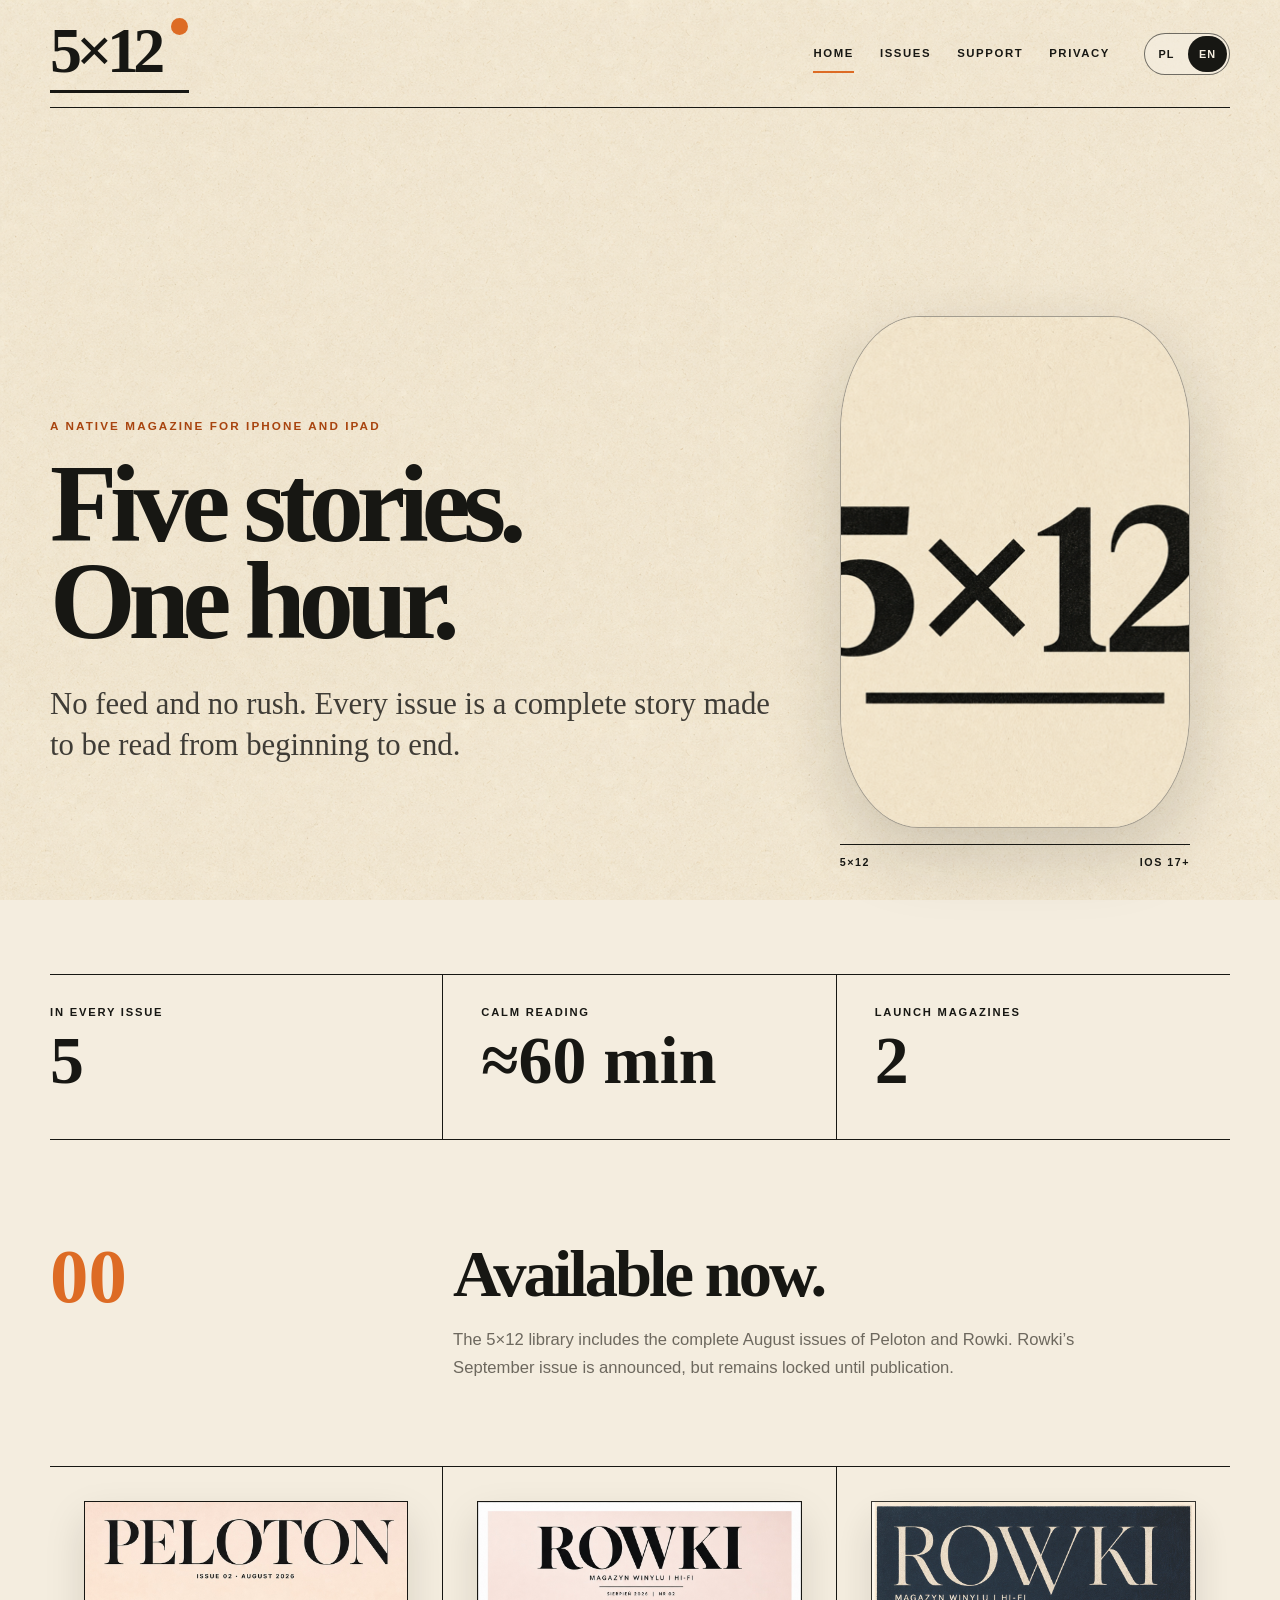
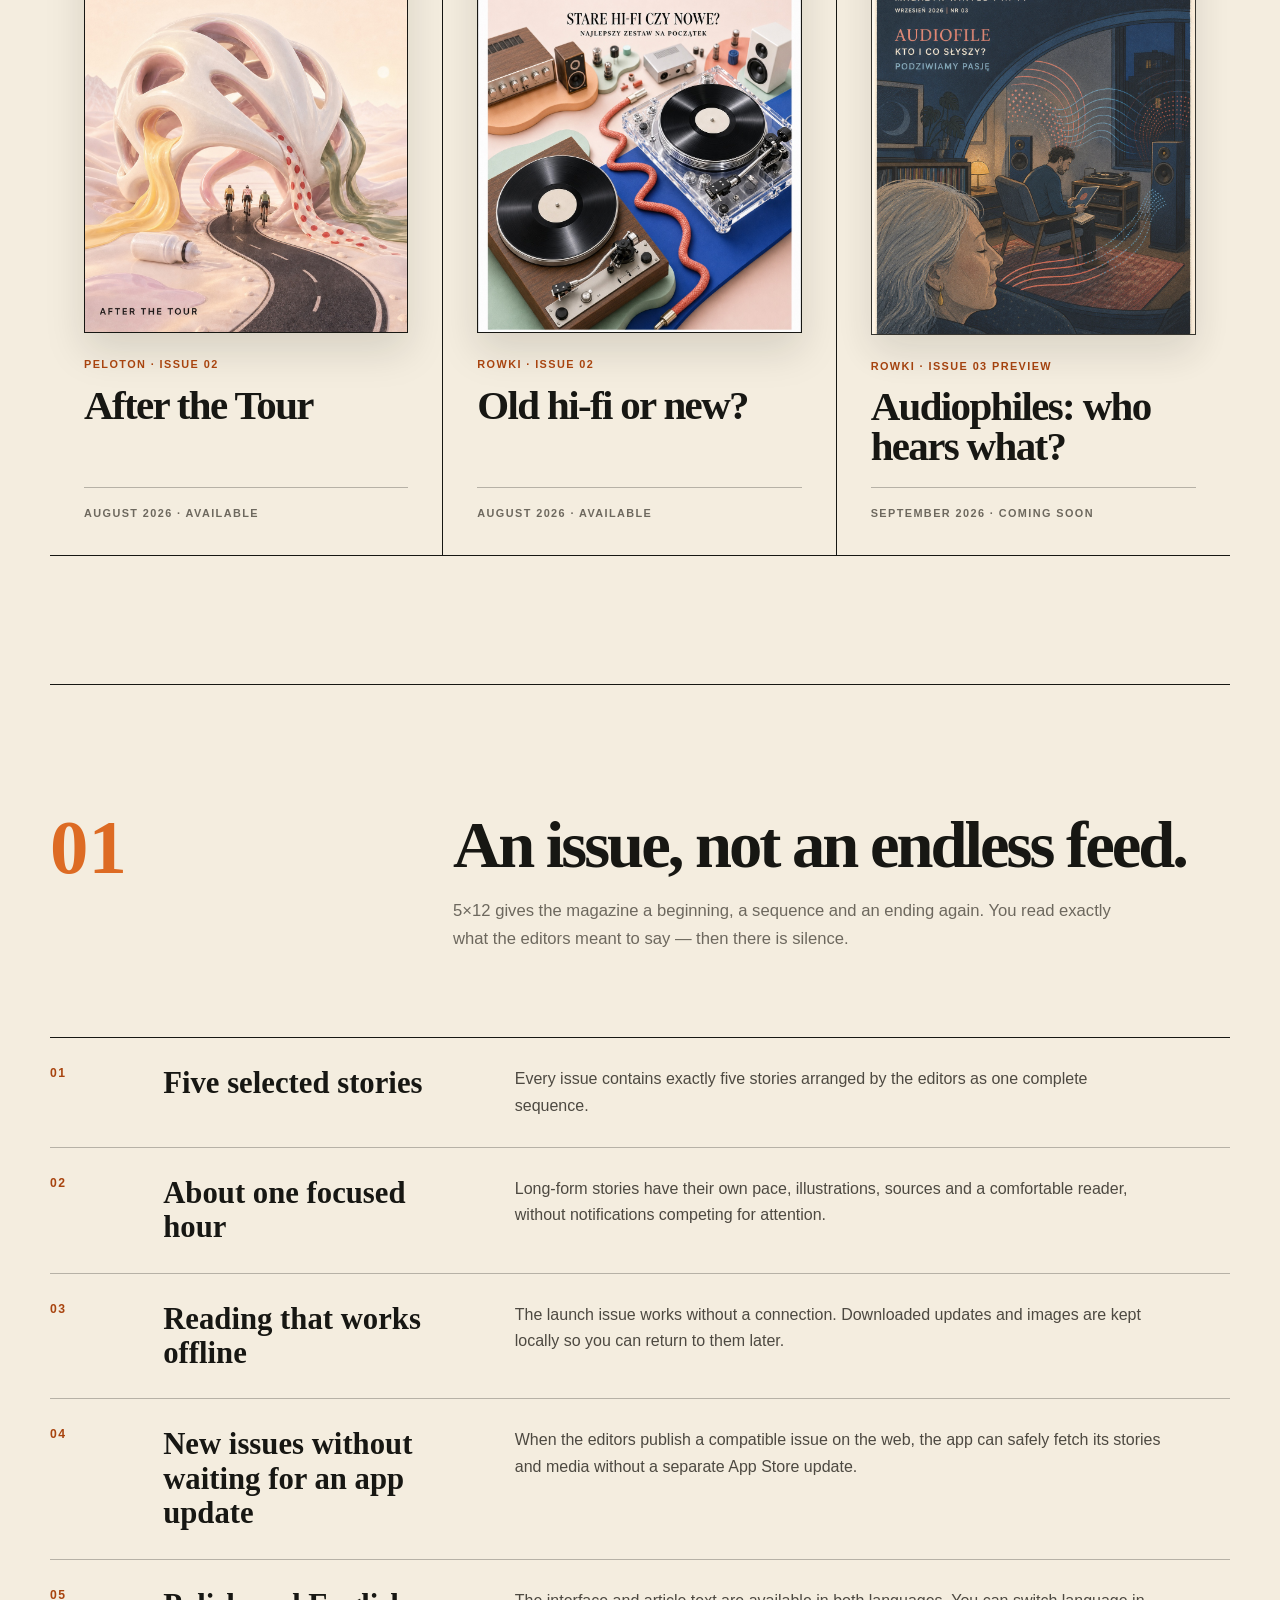
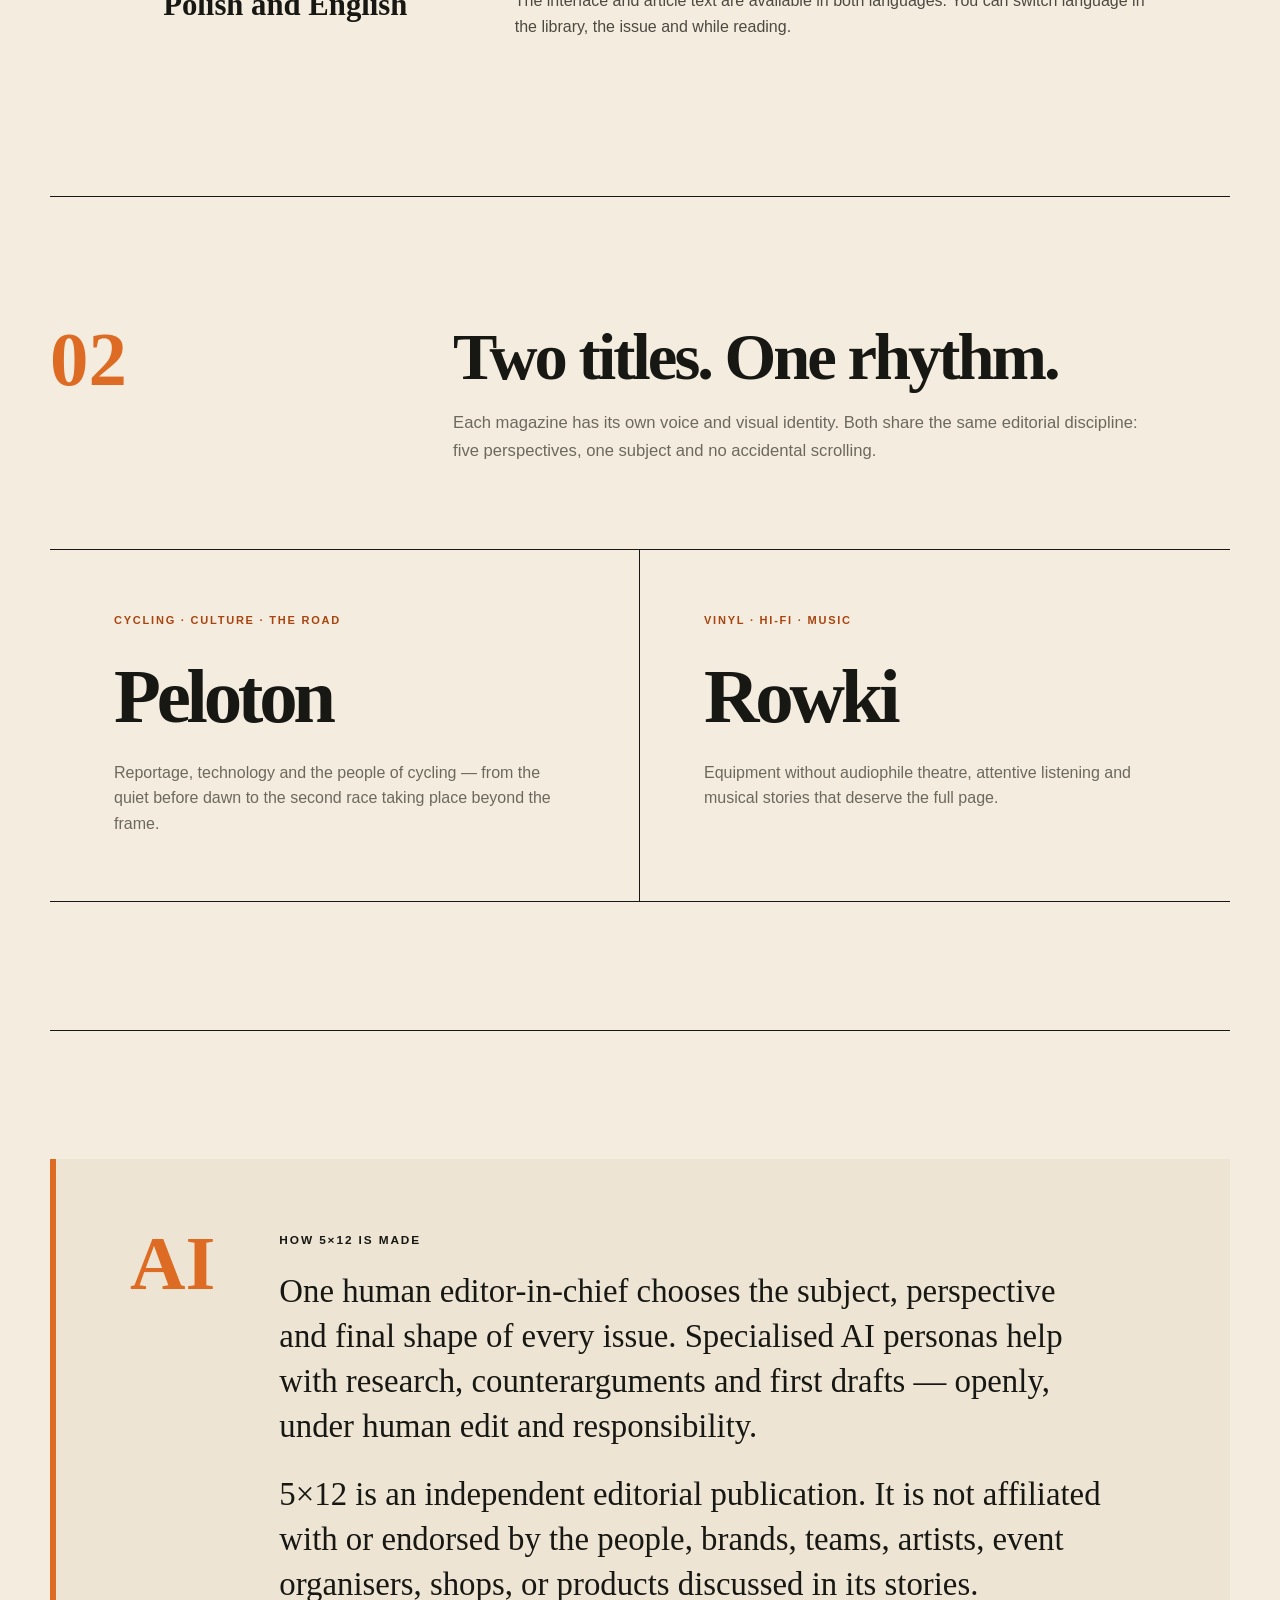
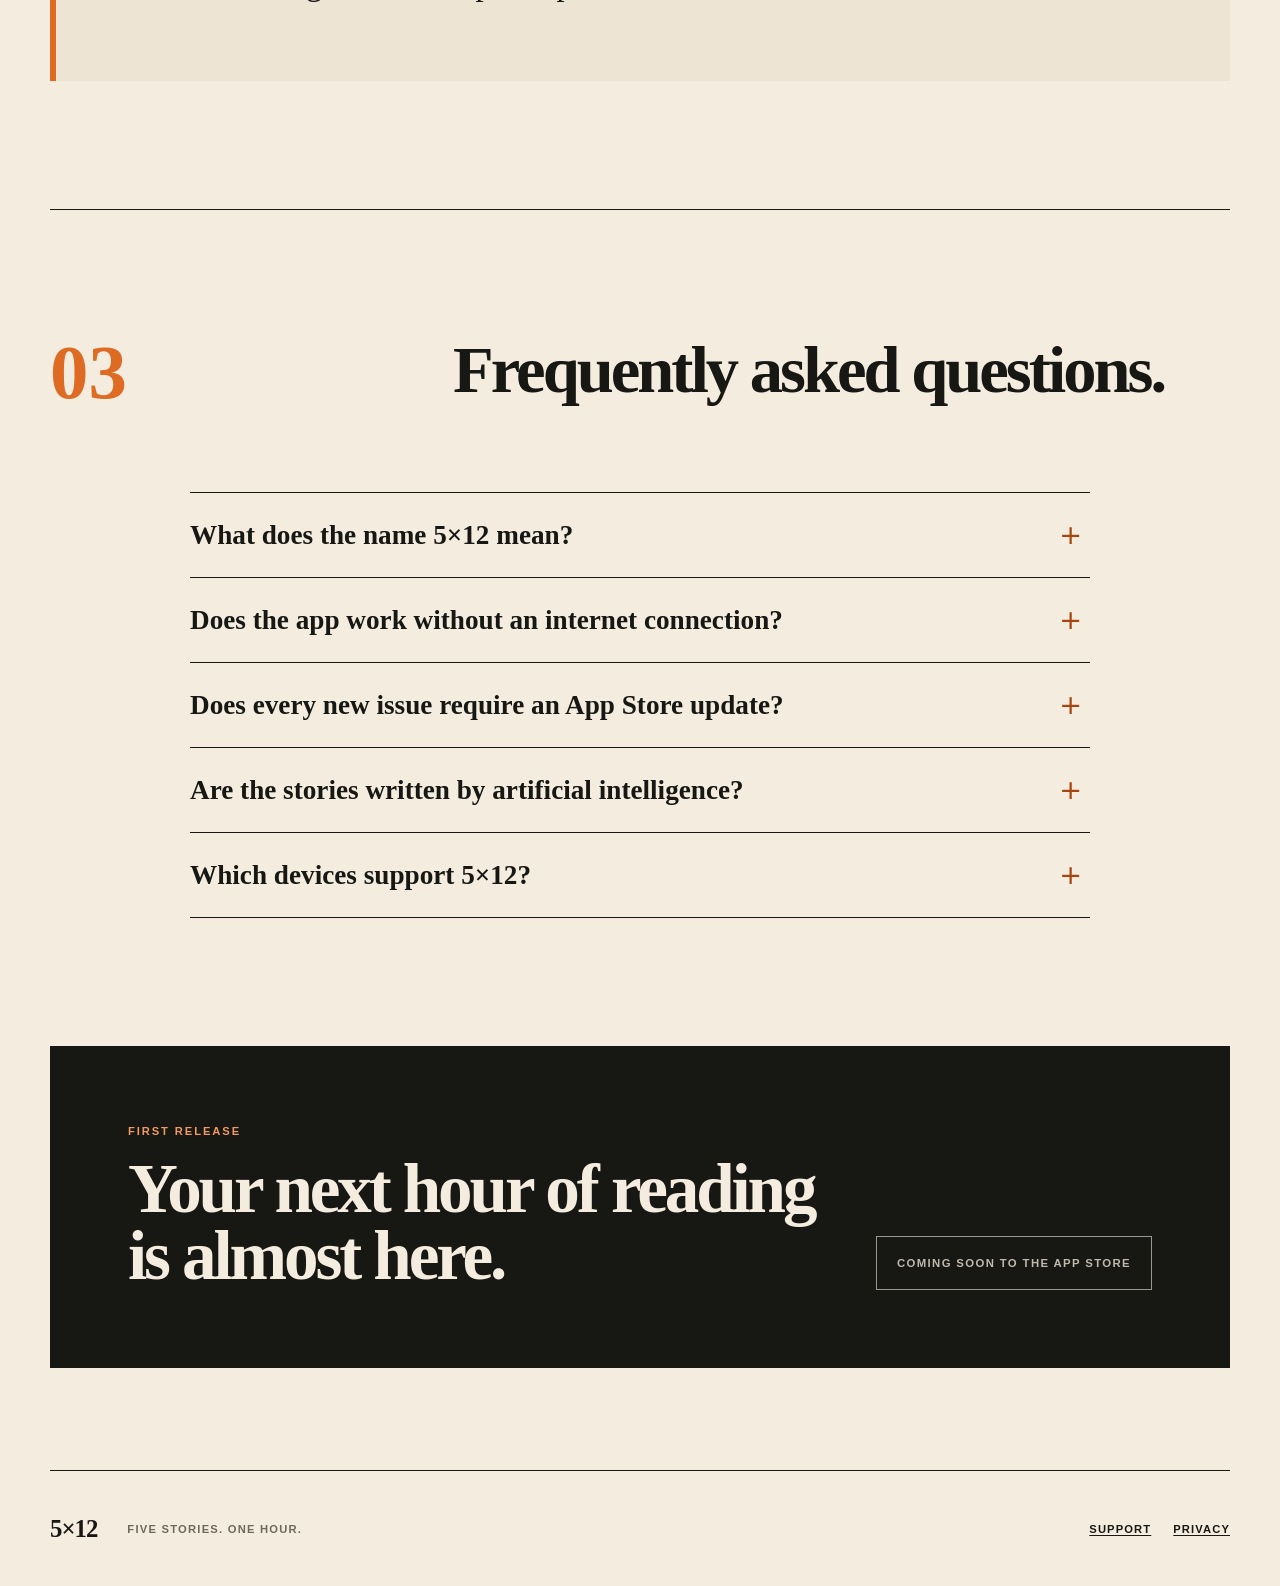
==== commit ac1407a8: "Deploy Rowki feed and mobile archive fix" ====
--- a/peloton/5x12/index.html
+++ b/peloton/5x12/index.html
@@ -61,11 +61,13 @@
 
       <nav class="site-nav" aria-label="Główna nawigacja" data-lang="pl">
         <a href="./" aria-current="page" data-language-link>Start</a>
+        <a href="#available-title-pl">Numery</a>
         <a href="support/" data-language-link>Wsparcie</a>
         <a href="privacy/" data-language-link>Prywatność</a>
       </nav>
       <nav class="site-nav" aria-label="Main navigation" data-lang="en" hidden>
         <a href="./" aria-current="page" data-language-link>Home</a>
+        <a href="#available-title-en">Issues</a>
         <a href="support/" data-language-link>Support</a>
         <a href="privacy/" data-language-link>Privacy</a>
       </nav>
@@ -147,6 +149,134 @@
         </div>
       </dl>
 
+      <section class="section availability-section">
+        <div data-lang="pl">
+          <header class="section-heading">
+            <span class="section-index" aria-hidden="true">00</span>
+            <div>
+              <h2 id="available-title-pl">Dostępne teraz.</h2>
+              <p>
+                Biblioteka 5×12 zawiera pełne sierpniowe wydania Peloton i Rowków.
+                Wrześniowy numer Rowków jest zapowiedziany, ale pozostaje zamknięty do publikacji.
+              </p>
+            </div>
+          </header>
+
+          <div class="issue-shelf" aria-labelledby="available-title-pl">
+            <a class="issue-release" href="../" aria-label="Otwórz Peloton numer 02">
+              <figure>
+                <img
+                  src="../assets/peloton-cover-02-po-tourze-option-3.jpg"
+                  width="1536"
+                  height="2048"
+                  loading="lazy"
+                  decoding="async"
+                  alt="Okładka drugiego numeru Peloton: monumentalny biały kask i kolarze odjeżdżający po Tourze."
+                />
+              </figure>
+              <small>PELOTON · NUMER 02</small>
+              <h3>Po Tourze</h3>
+              <p>SIERPIEŃ 2026 · DOSTĘPNY</p>
+            </a>
+
+            <a class="issue-release" href="../rowki/" aria-label="Otwórz Rowki numer 02">
+              <figure>
+                <img
+                  src="../rowki/assets/rowki-cover-02-turntable-battle-diagonal.jpg"
+                  width="1076"
+                  height="1461"
+                  loading="lazy"
+                  decoding="async"
+                  alt="Okładka drugiego numeru Rowków: klasyczny i nowoczesny gramofon w wizualnym pojedynku."
+                />
+              </figure>
+              <small>ROWKI · NUMER 02</small>
+              <h3>Stare hi-fi czy nowe?</h3>
+              <p>SIERPIEŃ 2026 · DOSTĘPNY</p>
+            </a>
+
+            <a class="issue-release issue-release--preview" href="../rowki/" aria-label="Zobacz zapowiedź Rowków numer 03">
+              <figure>
+                <img
+                  src="../rowki/assets/rowki-cover-03-audiophiles-listening.jpg"
+                  width="1024"
+                  height="1536"
+                  loading="lazy"
+                  decoding="async"
+                  alt="Zapowiedź trzeciego numeru Rowków: dwoje słuchaczy skupionych na innych szczegółach tego samego nagrania."
+                />
+              </figure>
+              <small>ROWKI · ZAPOWIEDŹ 03</small>
+              <h3>Audiofile: kto i co słyszy?</h3>
+              <p>WRZESIEŃ 2026 · WKRÓTCE</p>
+            </a>
+          </div>
+        </div>
+
+        <div data-lang="en" hidden>
+          <header class="section-heading">
+            <span class="section-index" aria-hidden="true">00</span>
+            <div>
+              <h2 id="available-title-en">Available now.</h2>
+              <p>
+                The 5×12 library includes the complete August issues of Peloton and Rowki.
+                Rowki’s September issue is announced, but remains locked until publication.
+              </p>
+            </div>
+          </header>
+
+          <div class="issue-shelf" aria-labelledby="available-title-en">
+            <a class="issue-release" href="../?lang=en" aria-label="Open Peloton issue 02">
+              <figure>
+                <img
+                  src="../assets/peloton-cover-02-after-tour-en.jpg"
+                  width="1536"
+                  height="2048"
+                  loading="lazy"
+                  decoding="async"
+                  alt="Peloton issue two cover: a monumental white helmet and riders leaving after the Tour."
+                />
+              </figure>
+              <small>PELOTON · ISSUE 02</small>
+              <h3>After the Tour</h3>
+              <p>AUGUST 2026 · AVAILABLE</p>
+            </a>
+
+            <a class="issue-release" href="../rowki/?lang=en" aria-label="Open Rowki issue 02">
+              <figure>
+                <img
+                  src="../rowki/assets/rowki-cover-02-turntable-battle-diagonal.jpg"
+                  width="1076"
+                  height="1461"
+                  loading="lazy"
+                  decoding="async"
+                  alt="Rowki issue two cover: a classic and a modern turntable in a visual face-off."
+                />
+              </figure>
+              <small>ROWKI · ISSUE 02</small>
+              <h3>Old hi-fi or new?</h3>
+              <p>AUGUST 2026 · AVAILABLE</p>
+            </a>
+
+            <a class="issue-release issue-release--preview" href="../rowki/?lang=en" aria-label="See the Rowki issue 03 preview">
+              <figure>
+                <img
+                  src="../rowki/assets/rowki-cover-03-audiophiles-listening.jpg"
+                  width="1024"
+                  height="1536"
+                  loading="lazy"
+                  decoding="async"
+                  alt="Rowki issue three preview: two listeners focus on different details in the same recording."
+                />
+              </figure>
+              <small>ROWKI · ISSUE 03 PREVIEW</small>
+              <h3>Audiophiles: who hears what?</h3>
+              <p>SEPTEMBER 2026 · COMING SOON</p>
+            </a>
+          </div>
+        </div>
+      </section>
+
       <section class="section">
         <div data-lang="pl">
           <header class="section-heading">
--- a/peloton/5x12/assets/site.css
+++ b/peloton/5x12/assets/site.css
@@ -363,6 +363,85 @@
   line-height: 1.68;
 }
 
+.availability-section {
+  padding-top: clamp(58px, 8vw, 104px);
+}
+
+.issue-shelf {
+  display: grid;
+  grid-template-columns: repeat(3, minmax(0, 1fr));
+  border-top: 1px solid var(--ink);
+  border-bottom: 1px solid var(--ink);
+}
+
+.issue-release {
+  min-width: 0;
+  display: flex;
+  flex-direction: column;
+  padding: clamp(20px, 3vw, 34px);
+  border-right: 1px solid var(--ink);
+  text-decoration: none;
+}
+
+.issue-release:last-child {
+  border-right: 0;
+}
+
+.issue-release figure {
+  width: 100%;
+  aspect-ratio: 3 / 4;
+  display: grid;
+  place-items: center;
+  overflow: hidden;
+  margin: 0 0 24px;
+  border: 1px solid var(--ink);
+  background: var(--paper-deep);
+  box-shadow: 0 18px 38px rgb(23 23 19 / 0.13);
+}
+
+.issue-release img {
+  width: 100%;
+  height: 100%;
+  object-fit: contain;
+}
+
+.issue-release small,
+.issue-release > p {
+  font-size: 0.68rem;
+  font-weight: 800;
+  letter-spacing: 0.13em;
+  line-height: 1.45;
+  text-transform: uppercase;
+}
+
+.issue-release small {
+  color: var(--orange-dark);
+}
+
+.issue-release h3 {
+  margin: 12px 0 20px;
+  font-family: Georgia, "Times New Roman", serif;
+  font-size: clamp(1.8rem, 3.2vw, 3.2rem);
+  line-height: 0.98;
+  letter-spacing: -0.04em;
+}
+
+.issue-release > p {
+  margin: auto 0 0;
+  padding-top: 18px;
+  border-top: 1px solid var(--rule);
+  color: var(--muted-ink);
+}
+
+.issue-release--preview figure {
+  opacity: 0.86;
+}
+
+.issue-release:hover h3,
+.issue-release:focus-visible h3 {
+  color: var(--orange-dark);
+}
+
 .feature-list {
   margin: 0;
   padding: 0;
@@ -870,6 +949,41 @@
     font-size: 3rem;
   }
 
+  .issue-shelf {
+    grid-template-columns: 1fr;
+  }
+
+  .issue-release,
+  .issue-release:last-child {
+    display: grid;
+    grid-template-columns: minmax(112px, 0.38fr) minmax(0, 0.62fr);
+    grid-template-rows: auto 1fr auto;
+    column-gap: 24px;
+    border-right: 0;
+    border-bottom: 1px solid var(--ink);
+  }
+
+  .issue-release:last-child {
+    border-bottom: 0;
+  }
+
+  .issue-release figure {
+    grid-column: 1;
+    grid-row: 1 / 4;
+    margin: 0;
+  }
+
+  .issue-release small,
+  .issue-release h3,
+  .issue-release > p {
+    grid-column: 2;
+  }
+
+  .issue-release h3 {
+    align-self: center;
+    margin-block: 10px;
+  }
+
   .feature {
     grid-template-columns: 45px minmax(0, 1fr);
   }
@@ -941,6 +1055,22 @@
     grid-template-columns: 1fr;
   }
 
+  .issue-release,
+  .issue-release:last-child {
+    grid-template-columns: minmax(96px, 0.36fr) minmax(0, 0.64fr);
+    column-gap: 17px;
+    padding: 20px 0;
+  }
+
+  .issue-release h3 {
+    font-size: clamp(1.55rem, 8vw, 2.25rem);
+  }
+
+  .issue-release small,
+  .issue-release > p {
+    font-size: 0.61rem;
+  }
+
   .publication,
   .support-item,
   .support-item:nth-child(2n) {
